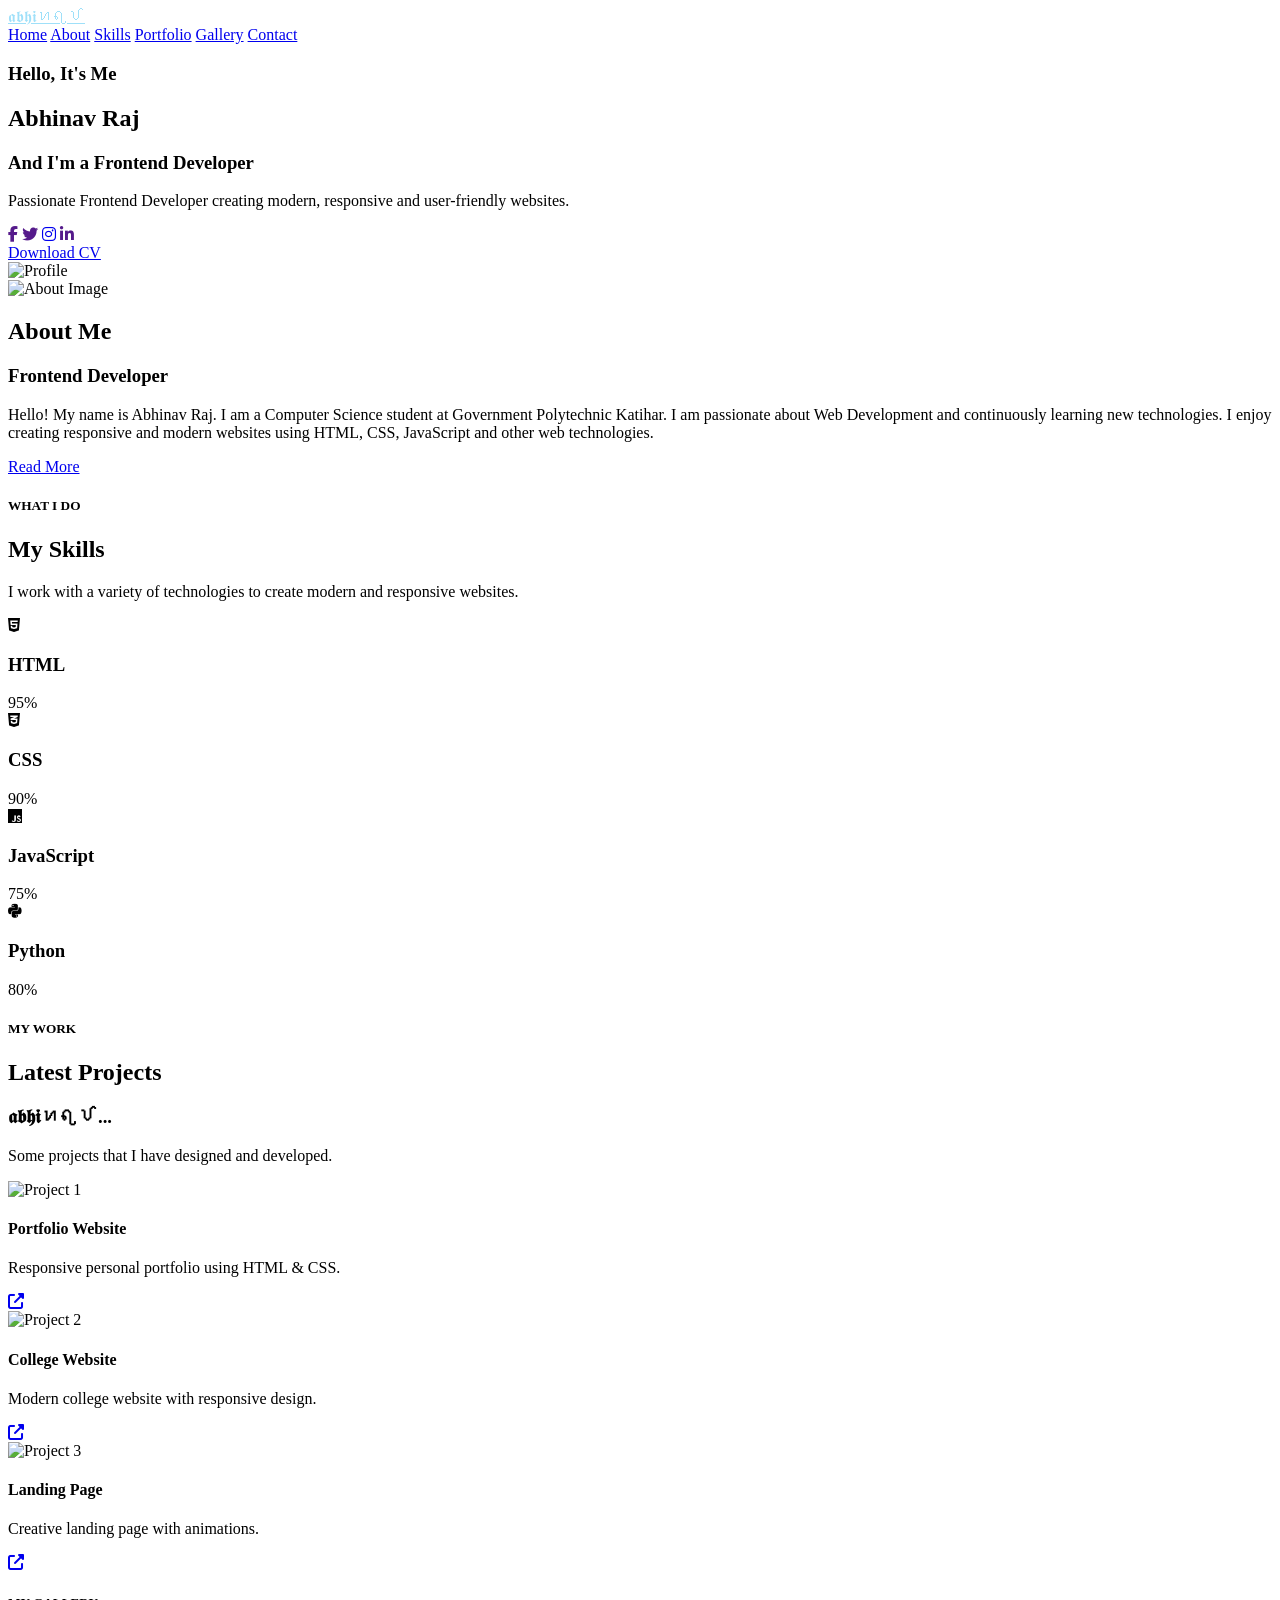
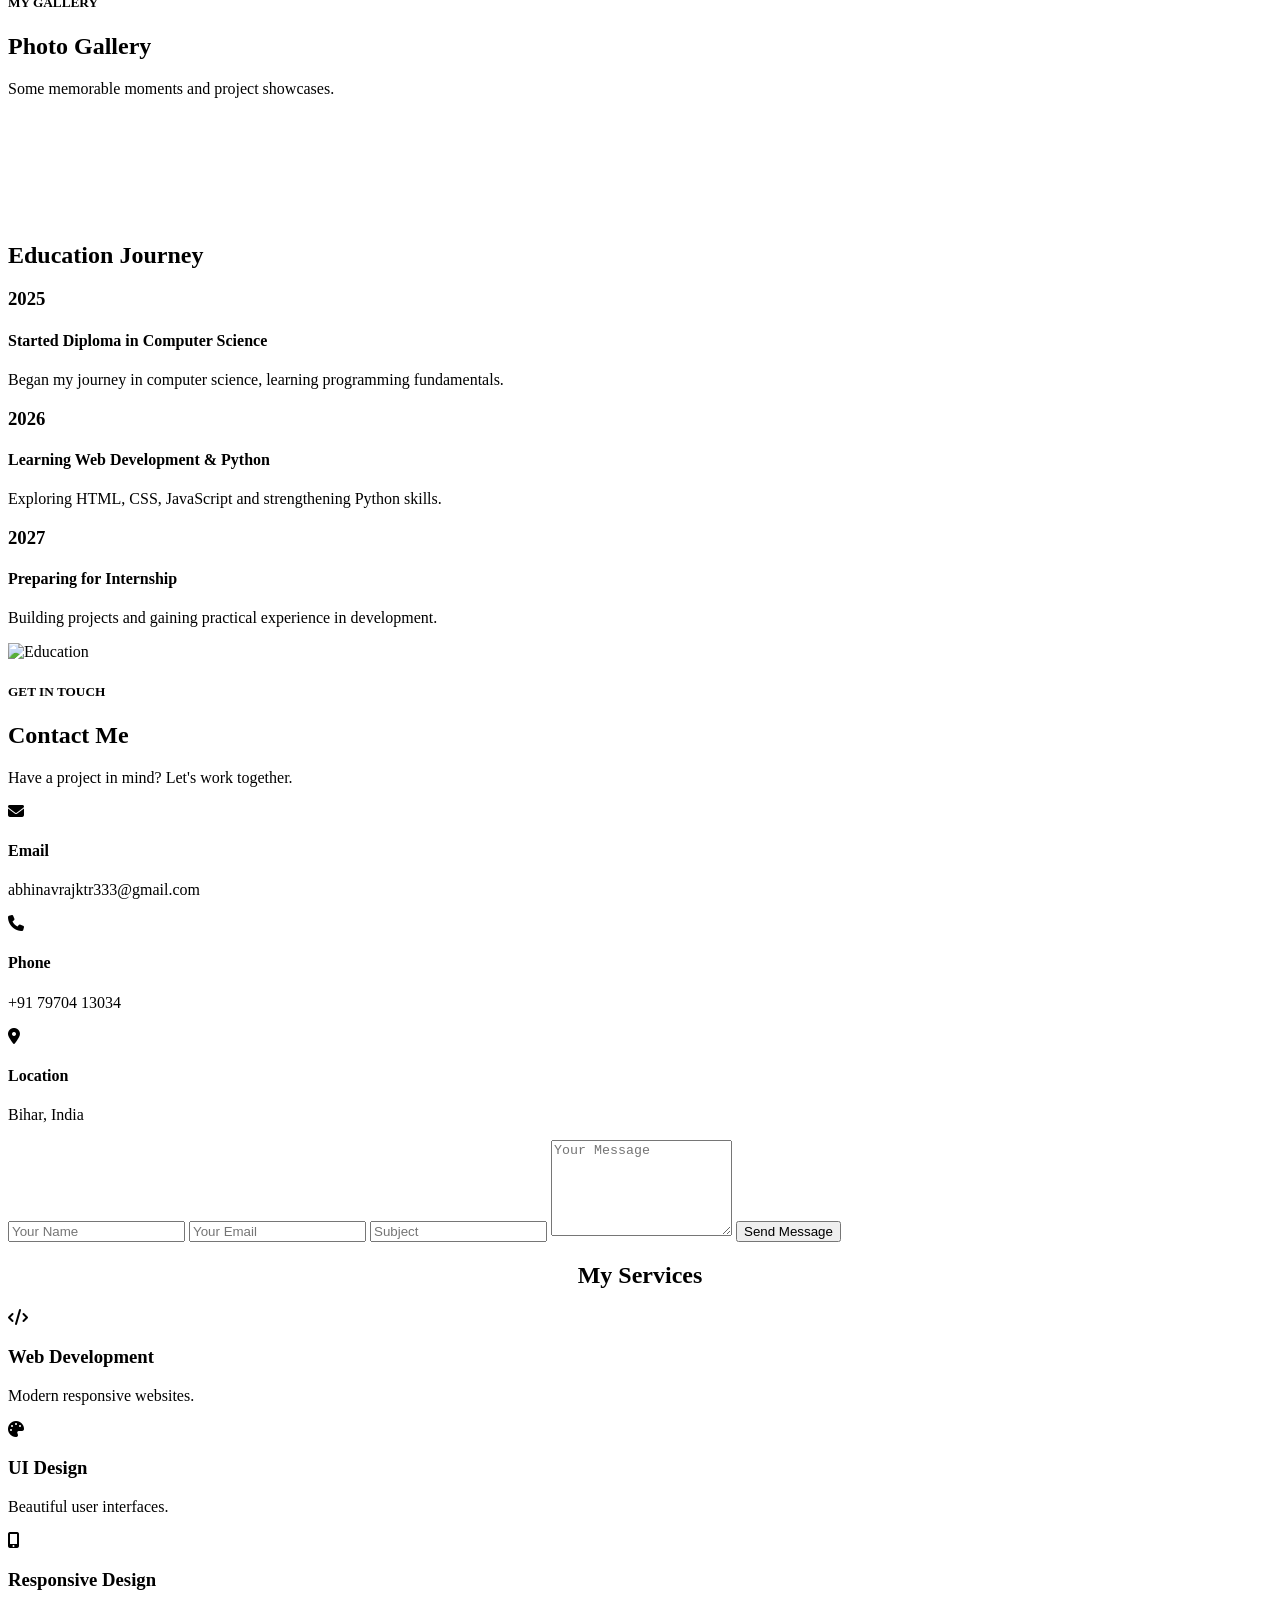
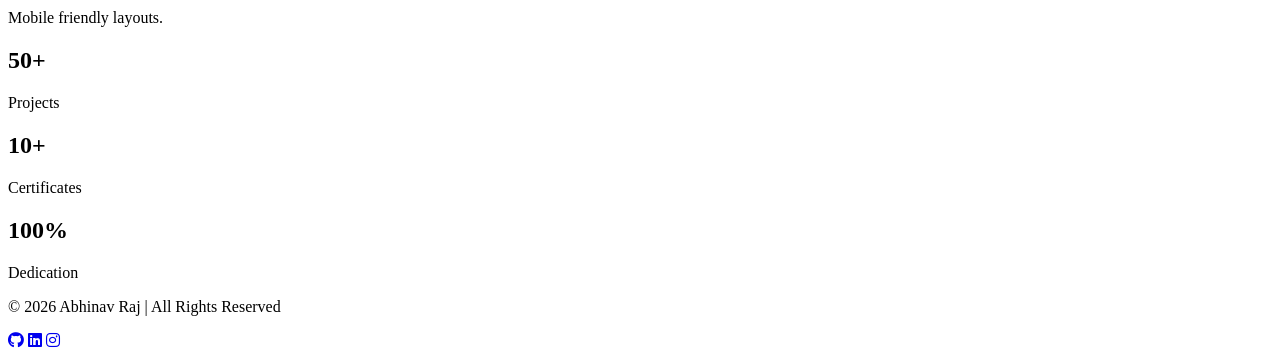
==== index.html @ 887b5119 "Add Google site verification meta tag Added Google site verification meta tag for SEO." ====
<!DOCTYPE html>
<html>
<head>

<title>Abhinav Portfolio</title>
    <meta name="google-site-verification" content="PD13XLXRgzcGswxZixp8ZkLIG_3ONEP5kArrCK50cFk" />

<link rel="preconnect" href="https://fonts.googleapis.com">
<link href="https://fonts.googleapis.com/css2?family=Poppins:wght@300;400;500;600;700&display=swap" rel="stylesheet">

<link rel="stylesheet"
href="https://cdnjs.cloudflare.com/ajax/libs/font-awesome/6.6.0/css/all.min.css">

<link rel="stylesheet" href="style.css">
</head>

<body>

<header class="header">

    <a href="#" class="logo" style="color:rgb(159, 224, 249);">𝖆𝖇𝖍𝖎ꪀꪖꪜ</a>

    <nav class="navbar">
        <a href="#home" class="active">Home</a>
        <a href="#about">About</a>
        <a href="#skills">Skills</a>
        <a href="#portfolio">Portfolio</a>
        <a href="#gallery">Gallery</a>
        <a href="#contact">Contact</a>
    </nav>

</header>

<section class="home">

    <div class="home-content">

        <h3>Hello, It's Me</h3>

        <h1>Abhinav Raj</h1>

        <h3>And I'm a <span>Frontend Developer</span></h3>

        <p>
            Passionate Frontend Developer creating modern,
            responsive and user-friendly websites.
        </p>

        <div class="social-media">

            <a href="" target="_blank"><i class="fab fa-facebook-f"></i></a>

            <a href="" target="_blank"><i class="fab fa-twitter"></i></a>

            <a href="https://www.instagram.com/abhinavp.o?igsh=MTg2eTZsbGhnbm9rNQ==" target="_blank"><i class="fab fa-instagram"></i></a>

            <a href="" target="_blank"><i class="fab fa-linkedin-in"></i></a>

        </div>

        <a href="#" class="btn">Download CV</a>

    </div>

    <div class="home-img">

        <div class="hexagon">

            <img src="abhinavphoto.png" alt="Profile" style="width: 100%; height: 100%; object-fit: cover;" >

        </div>

    </div>

</section>
<section class="about" id="about">

    <div class="about-img">
        <img src="abhinavghibli.jpeg" alt="About Image">
    </div>

    <div class="about-content">

        <h2 class="heading">About <span>Me</span></h2>

        <h3>Frontend Developer</h3>

        <p>
            Hello! My name is Abhinav Raj. I am a Computer Science student
            at Government Polytechnic Katihar. I am passionate about Web
            Development and continuously learning new technologies.
            I enjoy creating responsive and modern websites using
            HTML, CSS, JavaScript and other web technologies.
        </p>

        <a href="#" class="btn">Read More</a>

    </div>

</section>
<section class="skills" id="skills">

    <div class="skills-heading">
        <h5>WHAT I DO</h5>
        <h2>My <span>Skills</span></h2>

        <p>
            I work with a variety of technologies to create
            modern and responsive websites.
        </p>
    </div>

    <div class="skills-container">

        <!-- HTML -->
        <div class="skill-card">
            <div class="skill-top">
                <i class="fab fa-html5"></i>
                <h3>HTML</h3>

                <div class="percent-circle">
                    <span>95%</span>
                </div>
            </div>

            <div class="progress-bar">
                <div class="progress html"></div>
            </div>
        </div>

        <!-- CSS -->
        <div class="skill-card">
            <div class="skill-top">
                <i class="fab fa-css3-alt"></i>
                <h3>CSS</h3>

                <div class="percent-circle">
                    <span>90%</span>
                </div>
            </div>

            <div class="progress-bar">
                <div class="progress css"></div>
            </div>
        </div>

        <!-- JavaScript -->
        <div class="skill-card">
            <div class="skill-top">
                <i class="fab fa-js"></i>
                <h3>JavaScript</h3>

                <div class="percent-circle">
                    <span>75%</span>
                </div>
            </div>

            <div class="progress-bar">
                <div class="progress js"></div>
            </div>
        </div>

        <!-- Python -->
        <div class="skill-card">
            <div class="skill-top">
                <i class="fab fa-python"></i>
                <h3>Python</h3>

                <div class="percent-circle">
                    <span>80%</span>
                </div>
            </div>

            <div class="progress-bar">
                <div class="progress python"></div>
            </div>
        </div>

    </div>

</section>
<section class="portfolio" id="portfolio">

    <!-- <div class="portfolio-heading">
        <h5>MY WORK</h5>
        <h2>Latest <span>Projects</span></h2>
        <p>Some projects that I have designed and developed.</p>
    </div> -->
    <div class="portfolio-heading">
    <h5>MY WORK</h5>

    <h2>Latest <span>Projects</span></h2>

    <h3 class="portfolio-name">𝖆𝖇𝖍𝖎ꪀꪖꪜ...</h3>

    <p>Some projects that I have designed and developed.</p>
</div>

    <div class="portfolio-container">

        <div class="portfolio-box">
            <img src="gpk1.jpeg" alt="Project 1">

            <div class="portfolio-layer">
                <h4>Portfolio Website</h4>
                <p>Responsive personal portfolio using HTML & CSS.</p>
                <a href="#"><i class="fas fa-external-link-alt"></i></a>
            </div>
        </div>

        <div class="portfolio-box">
            <img src="gpk3.jpeg" alt="Project 2">

            <div class="portfolio-layer">
                <h4>College Website</h4>
                <p>Modern college website with responsive design.</p>
                <a href="indax.html" target="_blank"><i class="fas fa-external-link-alt"></i></a>
            </div>
        </div>

        <div class="portfolio-box">
            <img src="gpk2.jpeg" alt="Project 3">

            <div class="portfolio-layer">
                <h4>Landing Page</h4>
                <p>Creative landing page with animations.</p>
                <a href="#"><i class="fas fa-external-link-alt"></i></a>
            </div>
        </div>

    </div>

</section>
<section class="gallery" id="gallery">

    <div class="gallery-heading">
        <h5>MY GALLERY</h5>
        <h2>Photo <span>Gallery</span></h2>
        <p>Some memorable moments and project showcases.</p>
    </div>

    <div class="gallery-container">

        <div class="gallery-box">
            <img src="team1.jpeg" alt="">
        </div>

        <div class="gallery-box">
            <img src="park1.jpeg" alt="">
        </div>

        <div class="gallery-box">
            <img src="team2.jpeg" alt="">
        </div>

        <div class="gallery-box">
            <img src="labteam.jpeg" alt="">
        </div>

        <div class="gallery-box">
            <img src="3rdsemgarden.jpeg" alt="">
        </div>

        <div class="gallery-box">
            <img src="park2.jpeg" alt="">
        </div>

    </div>

</section>

<section class="education" id="education">

    <h2 class="education-title">
        Education <span>Journey</span>
    </h2>

    <div class="education-container">

        <!-- Left Side Timeline -->

        <div class="education-content">

            <div class="edu-box">
                <h3>2025</h3>
                <h4>Started Diploma in Computer Science</h4>
                <p>
                    Began my journey in computer science,
                    learning programming fundamentals.
                </p>
            </div>

            <div class="edu-box">
                <h3>2026</h3>
                <h4>Learning Web Development & Python</h4>
                <p>
                    Exploring HTML, CSS, JavaScript and
                    strengthening Python skills.
                </p>
            </div>

            <div class="edu-box">
                <h3>2027</h3>
                <h4>Preparing for Internship</h4>
                <p>
                    Building projects and gaining practical
                    experience in development.
                </p>
            </div>

        </div>

        <!-- Right Side Image -->

        <div class="education-image">
            <img src="educatiohnjourney.jpeg" alt="Education">
        </div>

    </div>

</section>
<section class="contact" id="contact">

    <div class="contact-heading">
        <h5>GET IN TOUCH</h5>
        <h2>Contact <span>Me</span></h2>
        <p>Have a project in mind? Let's work together.</p>
    </div>

    <div class="contact-container">

        <div class="contact-info">

            <div class="info-box">
                <i class="fas fa-envelope"></i>
                <div>
                    <h4>Email</h4>
                    <p>abhinavrajktr333@gmail.com</p>
                </div>
            </div>

            <div class="info-box">
                <i class="fas fa-phone"></i>
                <div>
                    <h4>Phone</h4>
                    <p>+91 79704 13034</p>
                </div>
            </div>

            <div class="info-box">
                <i class="fas fa-location-dot"></i>
                <div>
                    <h4>Location</h4>
                    <p>Bihar, India</p>
                </div>
            </div>

        </div>

        <form class="contact-form" action="https://formsubmit.co/abhinavrajktr333@gmail.com" method="GET" target="_blank">

            <input type="text" placeholder="Your Name" required>

            <input type="email" placeholder="Your Email" required>

            <input type="text" placeholder="Subject">

            <textarea rows="6" placeholder="Your Message"></textarea>

            <button type="submit">Send Message</button>

        </form>

    </div>

</section>
<section class="services" id="services">

<h2 class="heading" style="text-align:center;">My <span>Services</span></h2>

<div class="services-container">

<div class="service-box">
<i class="fas fa-code"></i>
<h3>Web Development</h3>
<p>Modern responsive websites.</p>
</div>

<div class="service-box">
<i class="fas fa-palette"></i>
<h3>UI Design</h3>
<p>Beautiful user interfaces.</p>
</div>

<div class="service-box">
<i class="fas fa-mobile-alt"></i>
<h3>Responsive Design</h3>
<p>Mobile friendly layouts.</p>
</div>

</div>

</section>
<section class="stats">

<div class="stat-box">
<h2>50+</h2>
<p>Projects</p>
</div>

<div class="stat-box">
<h2>10+</h2>
<p>Certificates</p>
</div>

<div class="stat-box">
<h2>100%</h2>
<p>Dedication</p>
</div>

</section>

<footer class="footer">

<p>©️ 2026 Abhinav Raj | All Rights Reserved</p>

<div class="footer-icons">
<a href="#"><i class="fab fa-github"></i></a>
<a href="#"><i class="fab fa-linkedin"></i></a>
<a href="#"><i class="fab fa-instagram"></i></a>
</div>

</footer>
<button id="topBtn" class="top-btn">
    <i class="fas fa-arrow-up"></i>
</button>
<script>

const topBtn = document.getElementById("topBtn");

window.addEventListener("scroll", () => {

    if(window.pageYOffset > 300){
        topBtn.style.display = "flex";
    }else{
        topBtn.style.display = "none";
    }

});

topBtn.addEventListener("click", () => {

    window.scrollTo({
        top: 0,
        behavior: "smooth"
    });

});

</script>

</body>
</html>
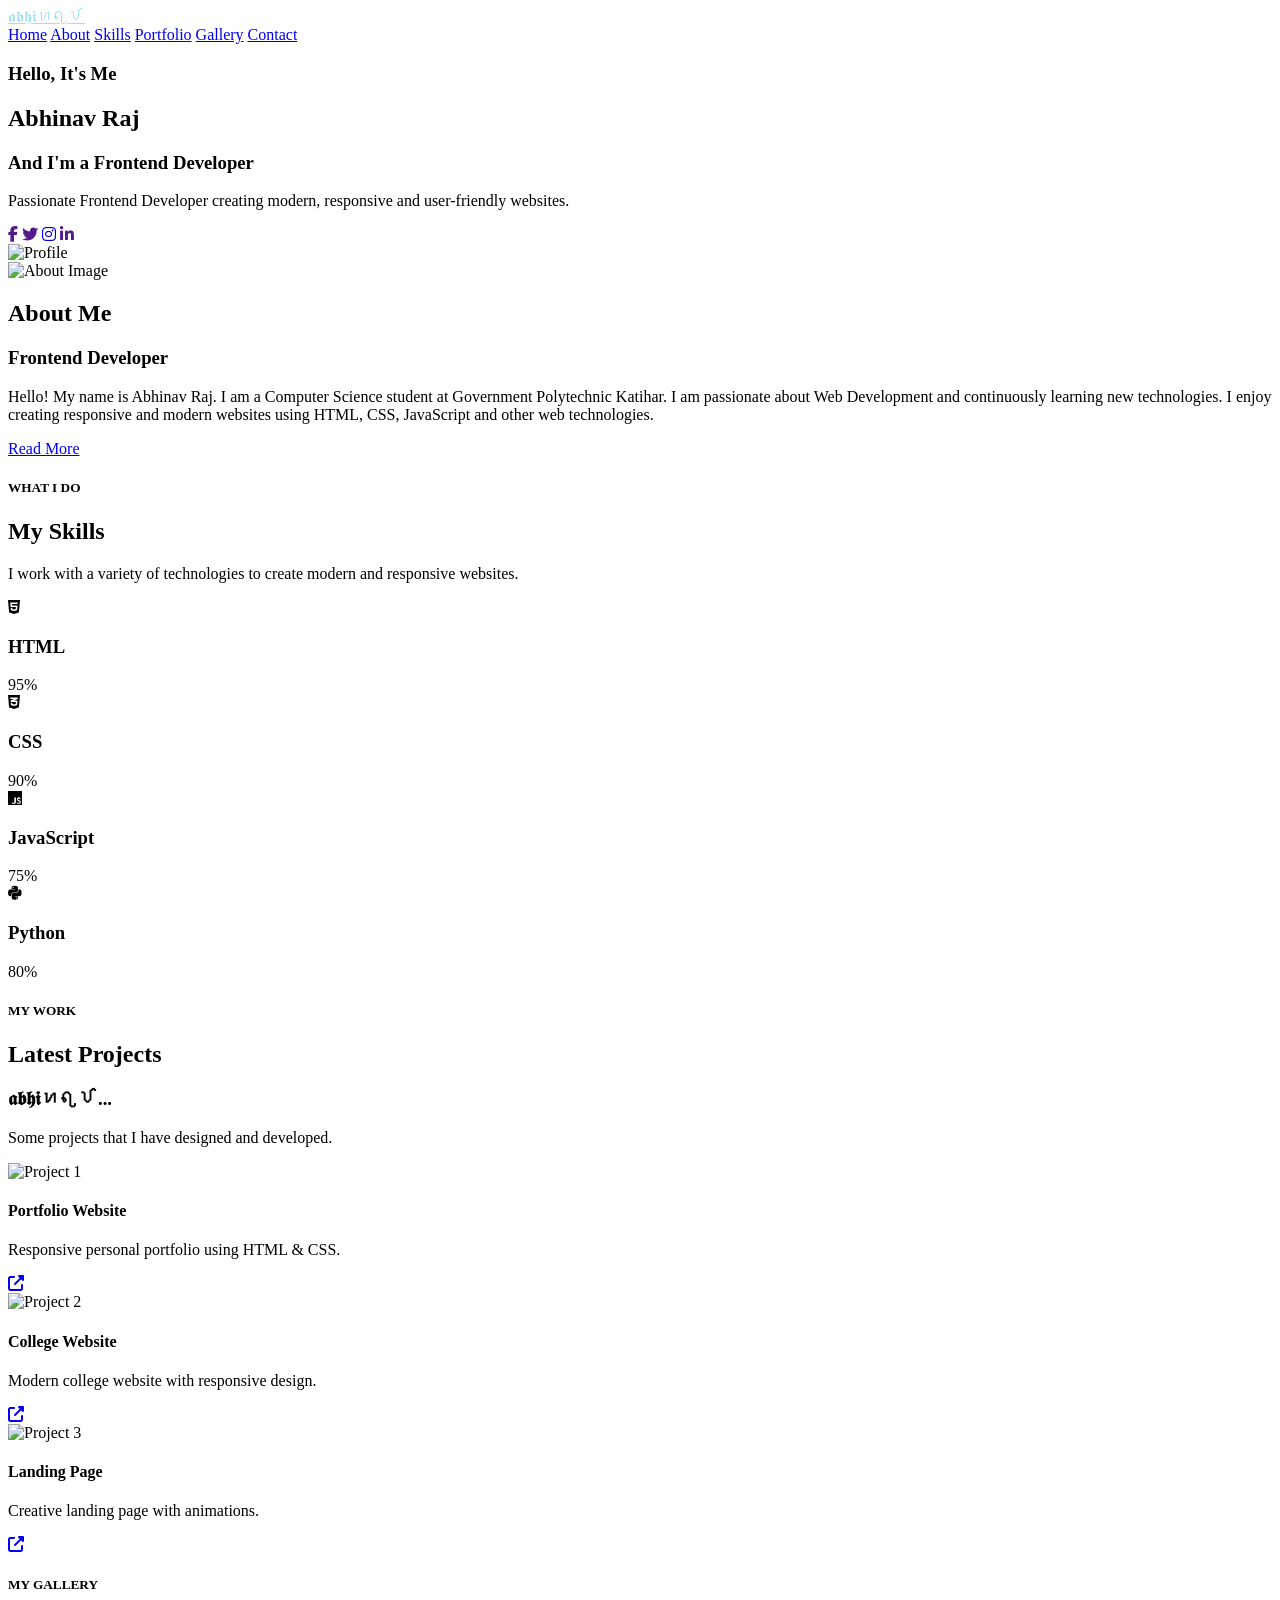
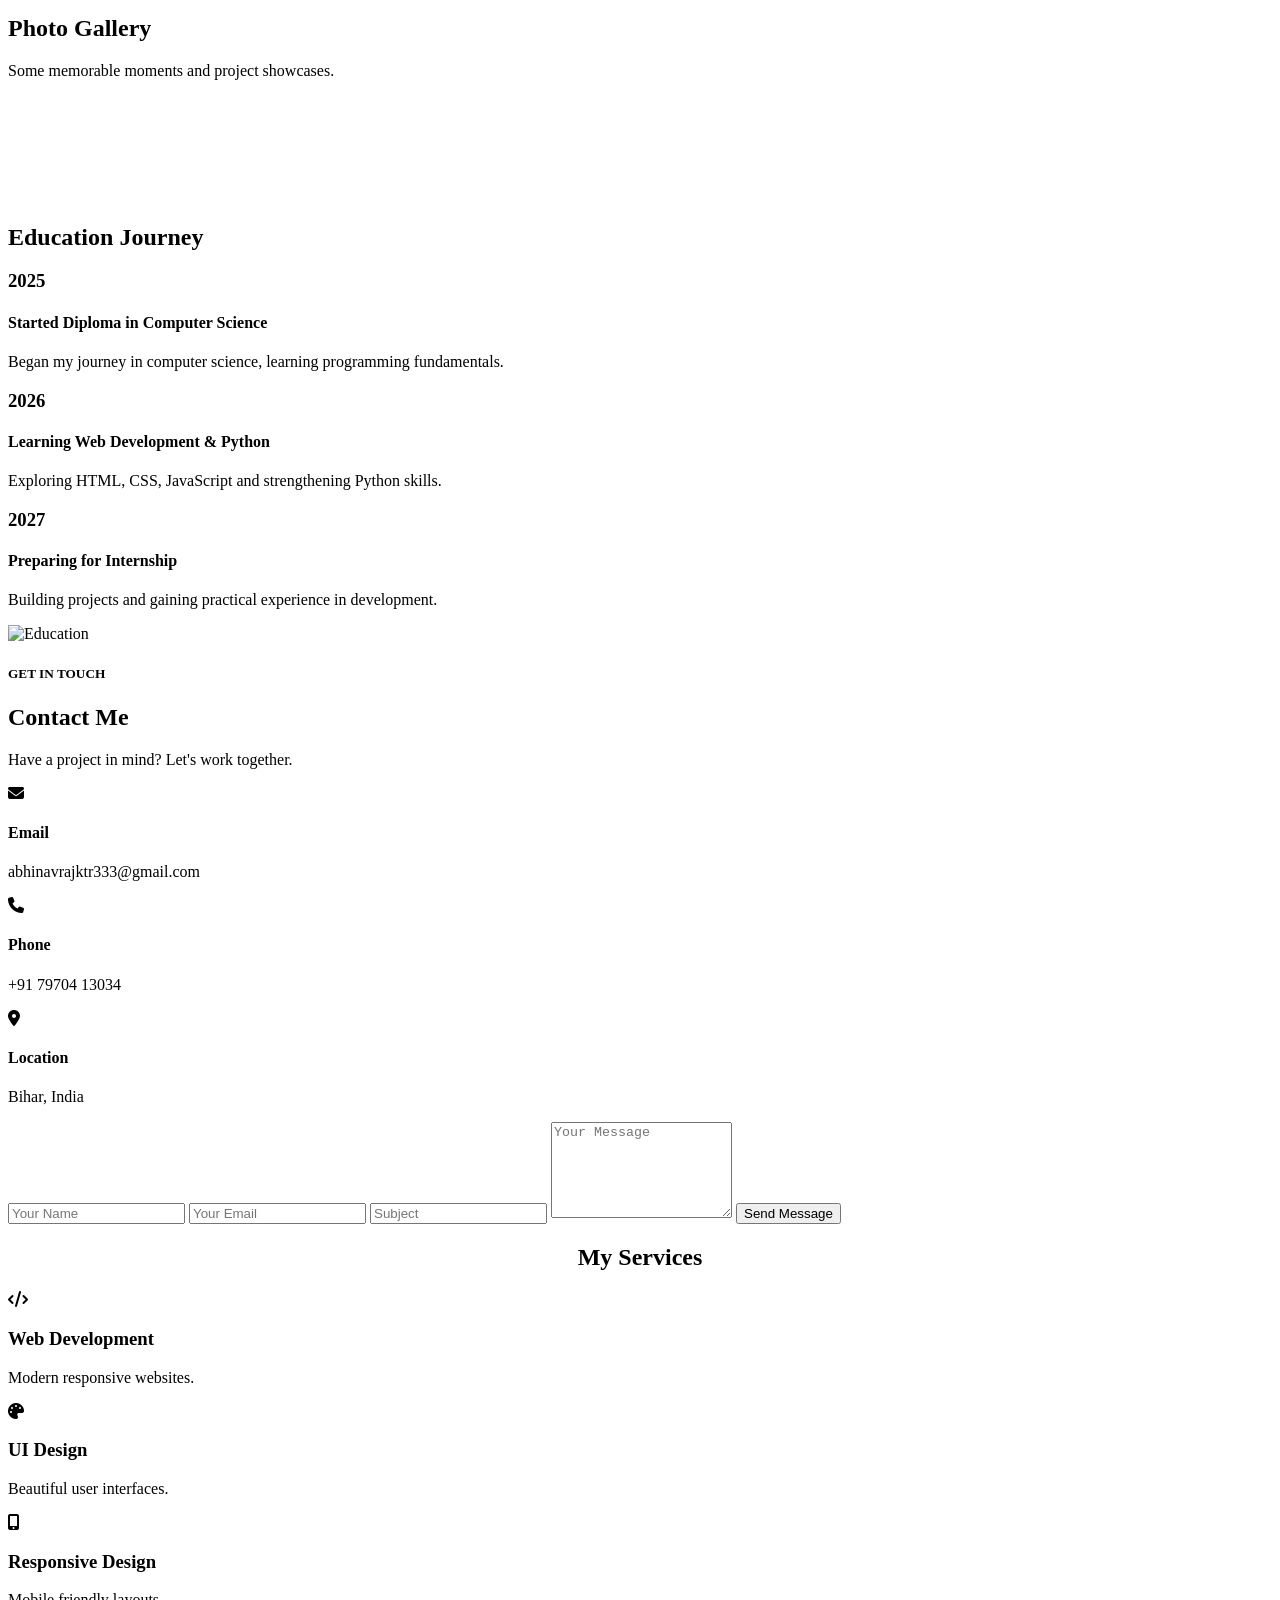
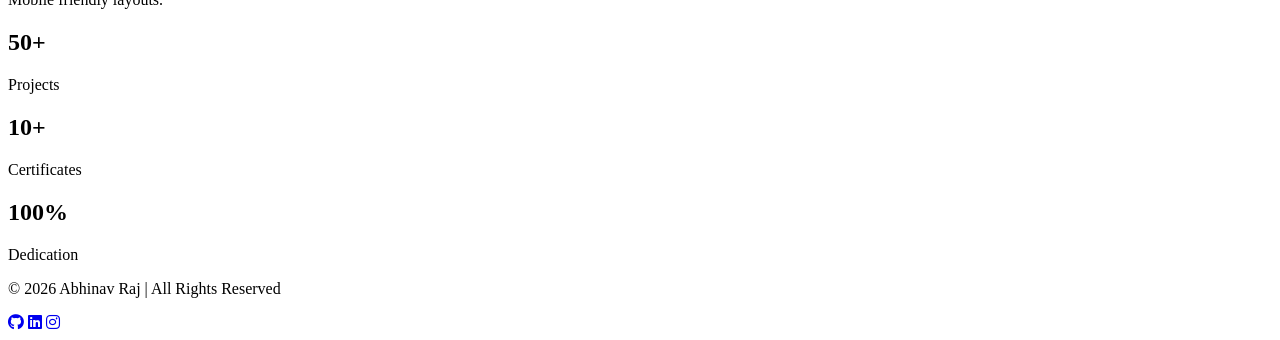
==== commit b8e0fd74: "Add files via upload" ====
--- a/index.html
+++ b/index.html
@@ -3,7 +3,6 @@
 <head>
 
 <title>Abhinav Portfolio</title>
-    <meta name="google-site-verification" content="PD13XLXRgzcGswxZixp8ZkLIG_3ONEP5kArrCK50cFk" />
 
 <link rel="preconnect" href="https://fonts.googleapis.com">
 <link href="https://fonts.googleapis.com/css2?family=Poppins:wght@300;400;500;600;700&display=swap" rel="stylesheet">
@@ -48,17 +47,17 @@
 
         <div class="social-media">
 
-            <a href="" target="_blank"><i class="fab fa-facebook-f"></i></a>
-
-            <a href="" target="_blank"><i class="fab fa-twitter"></i></a>
-
-            <a href="https://www.instagram.com/abhinavp.o?igsh=MTg2eTZsbGhnbm9rNQ==" target="_blank"><i class="fab fa-instagram"></i></a>
-
-            <a href="" target="_blank"><i class="fab fa-linkedin-in"></i></a>
-
-        </div>
-
-        <a href="#" class="btn">Download CV</a>
+            <a href="" target="_blank" data-link="facebook"><i class="fab fa-facebook-f"></i></a>
+
+            <a href="" target="_blank" data-link="twitter"><i class="fab fa-twitter"></i></a>
+
+            <a href="https://www.instagram.com/abhinavp.o?igsh=MTg2eTZsbGhnbm9rNQ==" target="_blank" data-link="instagram"><i class="fab fa-instagram"></i></a>
+
+            <a href="" target="_blank" data-link="linkedin"><i class="fab fa-linkedin-in"></i></a>
+
+        </div>
+
+        <a href="#" class="btn" id="cvBtn" style="display:none">Download CV</a>
 
     </div>
 
@@ -110,7 +109,7 @@
         </p>
     </div>
 
-    <div class="skills-container">
+    <div class="skills-container" id="skillsBox">
 
         <!-- HTML -->
         <div class="skill-card">
@@ -196,7 +195,7 @@
     <p>Some projects that I have designed and developed.</p>
 </div>
 
-    <div class="portfolio-container">
+    <div class="portfolio-container" id="projectsBox">
 
         <div class="portfolio-box">
             <img src="gpk1.jpeg" alt="Project 1">
@@ -239,7 +238,7 @@
         <p>Some memorable moments and project showcases.</p>
     </div>
 
-    <div class="gallery-container">
+    <div class="gallery-container" id="galleryBox">
 
         <div class="gallery-box">
             <img src="team1.jpeg" alt="">
@@ -279,7 +278,7 @@
 
         <!-- Left Side Timeline -->
 
-        <div class="education-content">
+        <div class="education-content" id="educationBox">
 
             <div class="edu-box">
                 <h3>2025</h3>
@@ -357,15 +356,15 @@
 
         </div>
 
-        <form class="contact-form" action="https://formsubmit.co/abhinavrajktr333@gmail.com" method="GET" target="_blank">
-
-            <input type="text" placeholder="Your Name" required>
-
-            <input type="email" placeholder="Your Email" required>
-
-            <input type="text" placeholder="Subject">
-
-            <textarea rows="6" placeholder="Your Message"></textarea>
+        <form class="contact-form" id="contactForm">
+
+            <input type="text" name="name" placeholder="Your Name" required>
+
+            <input type="email" name="email" placeholder="Your Email" required>
+
+            <input type="text" name="subject" placeholder="Subject">
+
+            <textarea name="message" rows="6" placeholder="Your Message" required></textarea>
 
             <button type="submit">Send Message</button>
 
@@ -401,7 +400,7 @@
 </div>
 
 </section>
-<section class="stats">
+<section class="stats" id="statsBox">
 
 <div class="stat-box">
 <h2>50+</h2>
@@ -425,9 +424,9 @@
 <p>©️ 2026 Abhinav Raj | All Rights Reserved</p>
 
 <div class="footer-icons">
-<a href="#"><i class="fab fa-github"></i></a>
-<a href="#"><i class="fab fa-linkedin"></i></a>
-<a href="#"><i class="fab fa-instagram"></i></a>
+<a href="#" data-link="github"><i class="fab fa-github"></i></a>
+<a href="#" data-link="linkedin"><i class="fab fa-linkedin"></i></a>
+<a href="#" data-link="instagram"><i class="fab fa-instagram"></i></a>
 </div>
 
 </footer>
@@ -459,5 +458,7 @@
 
 </script>
 
+<script type="module" src="site.js"></script>
+
 </body>
-</html>
+</html>
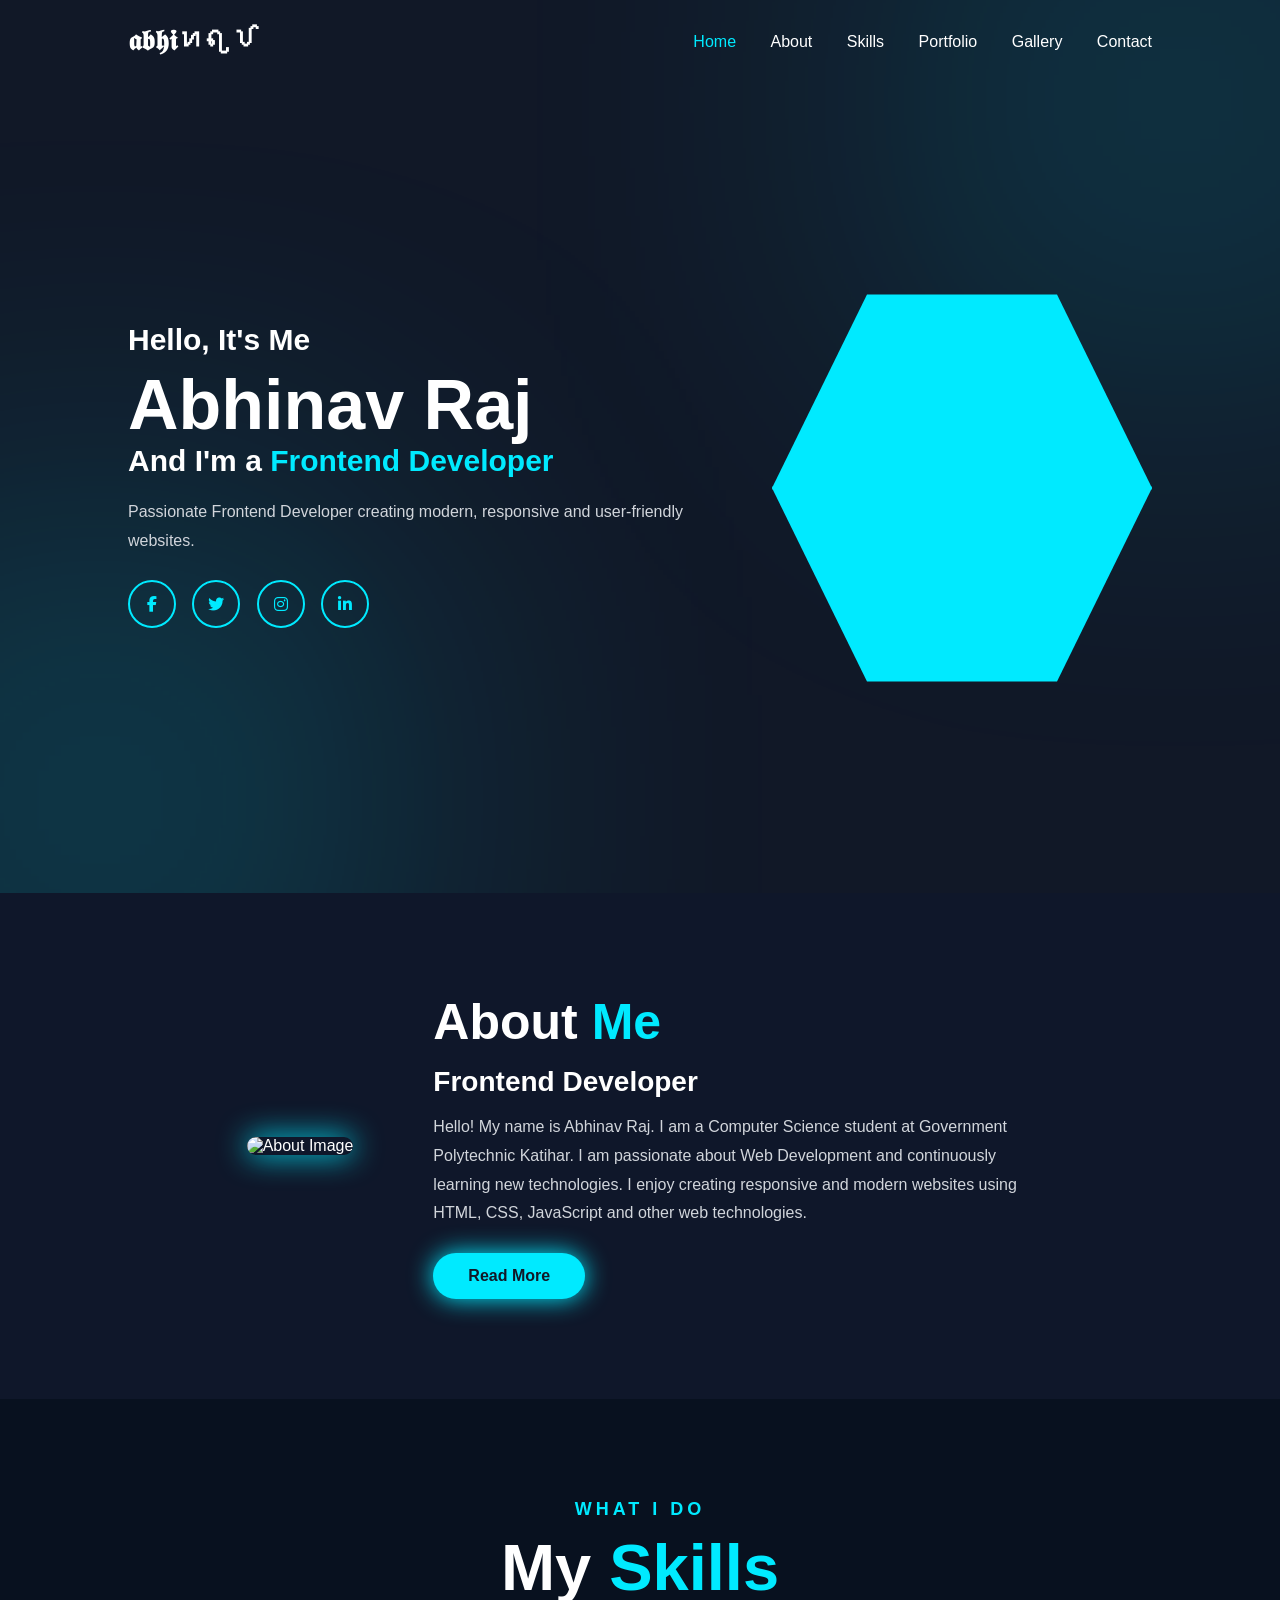
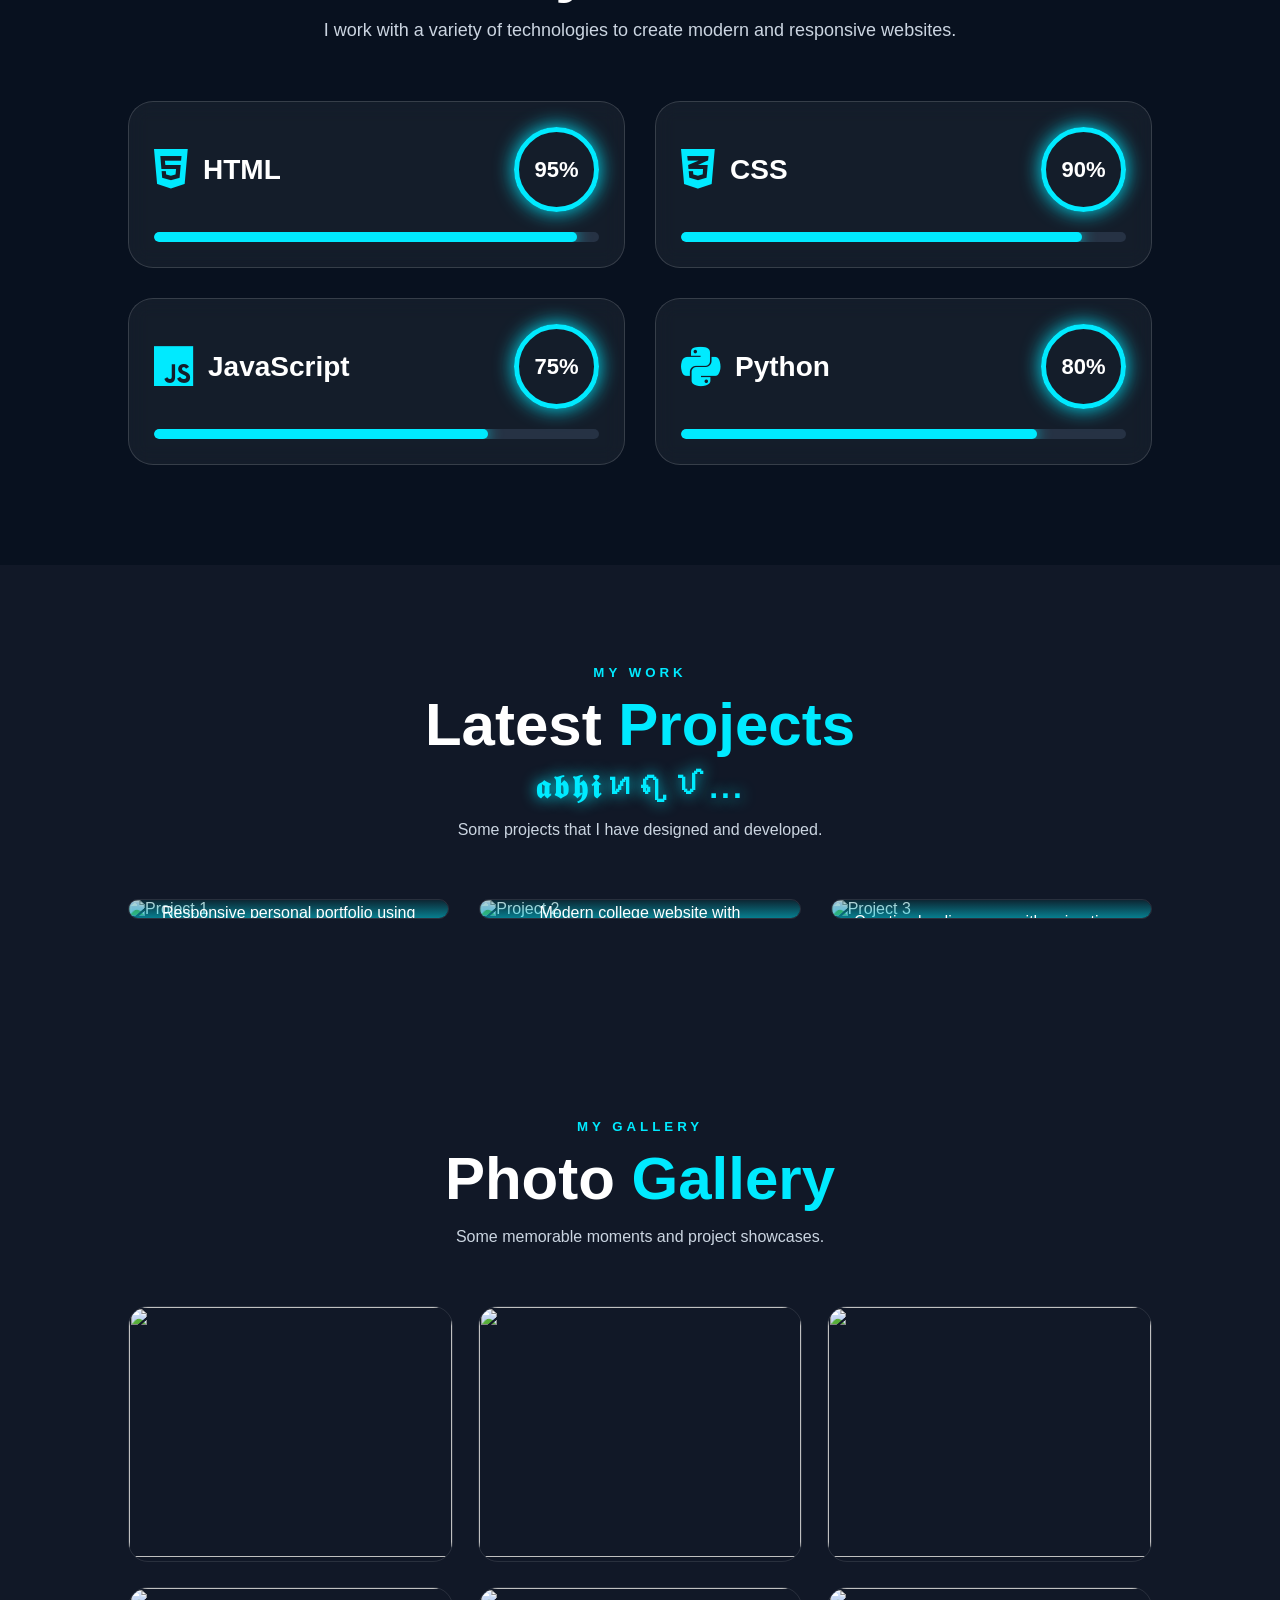
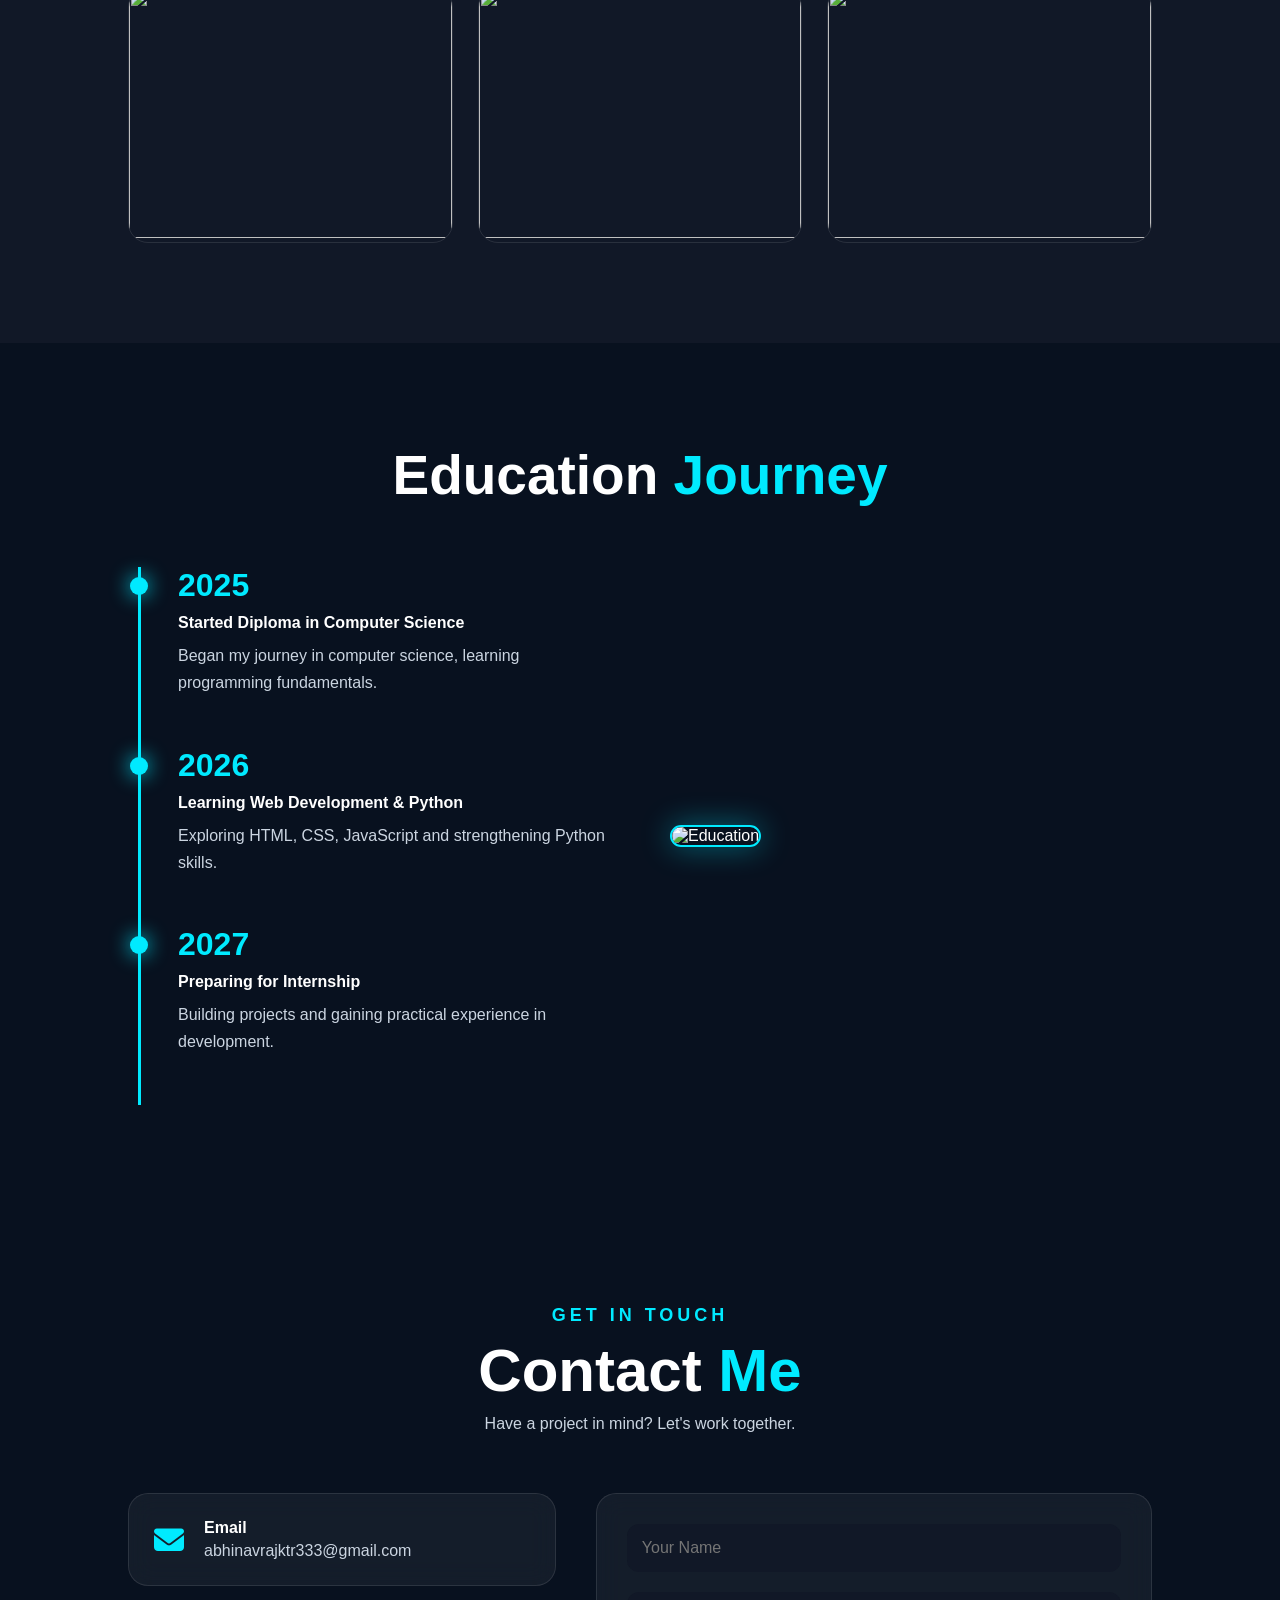
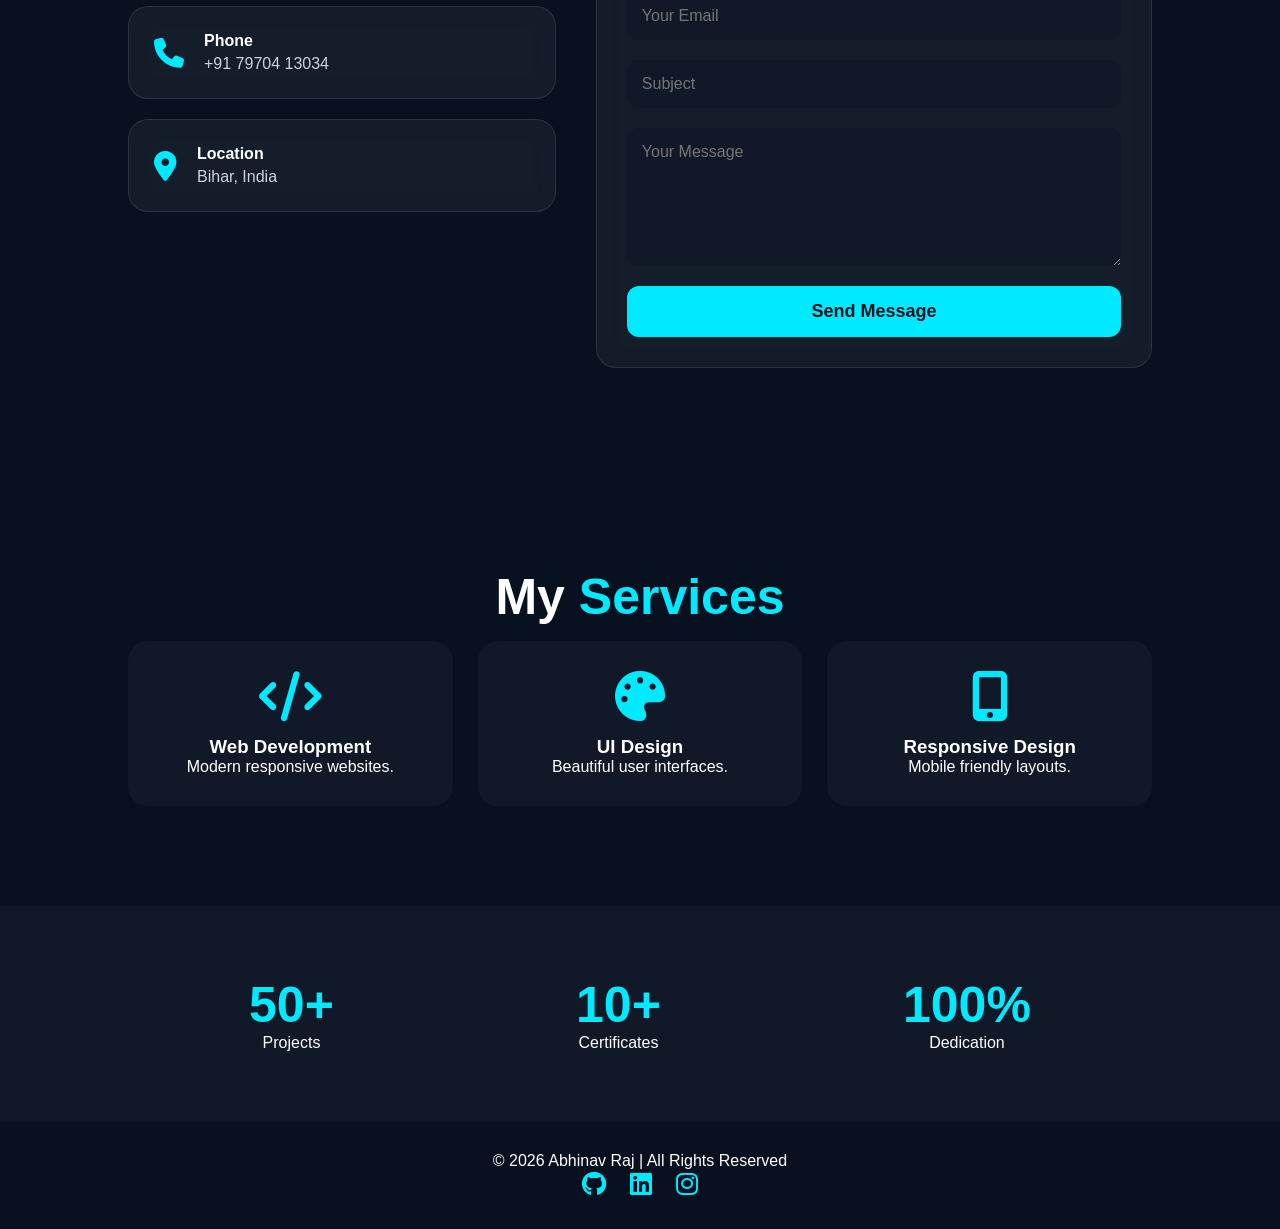
==== commit 53abf694: "Add files via upload" ====
--- a/index.html
+++ b/index.html
@@ -1,6 +1,8 @@
 <!DOCTYPE html>
 <html>
 <head>
+<meta charset="UTF-8">
+<meta name="viewport" content="width=device-width, initial-scale=1">
 
 <title>Abhinav Portfolio</title>
 
@@ -15,9 +17,10 @@
 
 <body>
 
+
 <header class="header">
 
-    <a href="#" class="logo" style="color:rgb(159, 224, 249);">𝖆𝖇𝖍𝖎ꪀꪖꪜ</a>
+    <a href="#" class="logo">𝖆𝖇𝖍𝖎ꪀꪖꪜ</a>
 
     <nav class="navbar">
         <a href="#home" class="active">Home</a>
--- a/style.css
+++ b/style.css
@@ -0,0 +1,960 @@
+*{
+    margin:0;
+    padding:0;
+    box-sizing:border-box;
+    font-family:'Poppins',sans-serif;
+}
+
+body{
+    background:#111827;
+    color:#fff;
+    overflow-x:hidden;
+}
+
+/* Background Glow */
+
+body::before{
+    content:'';
+    position:fixed;
+    width:500px;
+    height:500px;
+    background:#00eaff;
+    filter:blur(180px);
+    opacity:.25;
+    left:-150px;
+    bottom:-150px;
+    z-index:-1;
+}
+
+body::after{
+    content:'';
+    position:fixed;
+    width:500px;
+    height:500px;
+    background:#00eaff;
+    filter:blur(180px);
+    opacity:.20;
+    right:-150px;
+    top:-150px;
+    z-index:-1;
+}
+
+.header{
+    width:100%;
+    display:flex;
+    justify-content:space-between;
+    align-items:center;
+    padding:25px 10%;
+}
+
+.logo{
+    color:white;
+    font-size:28px;
+    font-weight:700;
+    text-decoration:none;
+}
+
+.navbar a{
+    color:white;
+    text-decoration:none;
+    margin-left:30px;
+    transition:.3s;
+}
+
+.navbar a:hover,
+.navbar a.active{
+    color:#00eaff;
+}
+
+.home{
+    min-height:90vh;
+    display:flex;
+    justify-content:space-between;
+    align-items:center;
+    padding:0 10%;
+    gap:50px;
+}
+
+.home-content{
+    max-width:600px;
+}
+
+.home-content h3{
+    font-size:30px;
+    margin-bottom:10px;
+}
+
+.home-content h1{
+    font-size:70px;
+    line-height:1.1;
+}
+
+.home-content span{
+    color:#00eaff;
+}
+
+.home-content p{
+    margin:20px 0;
+    color:#d1d5db;
+    line-height:1.8;
+}
+
+.social-media{
+    margin:25px 0;
+}
+
+.social-media a{
+    width:48px;
+    height:48px;
+    display:inline-flex;
+    align-items:center;
+    justify-content:center;
+    border:2px solid #00eaff;
+    border-radius:50%;
+    color:#00eaff;
+    margin-right:12px;
+    text-decoration:none;
+    transition:.4s;
+}
+
+.social-media a:hover{
+    background:#00eaff;
+    color:#111827;
+    box-shadow:0 0 20px #00eaff;
+}
+
+.btn{
+    display:inline-block;
+    padding:14px 35px;
+    background:#00eaff;
+    color:#111827;
+    border-radius:40px;
+    text-decoration:none;
+    font-weight:600;
+    box-shadow:0 0 25px #00eaff;
+}
+
+/* Hexagon */
+
+.hexagon{
+    width:380px;
+    height:430px;
+    background:#00eaff;
+    padding:8px;
+
+    clip-path:polygon(
+    25% 5%,
+    75% 5%,
+    100% 50%,
+    75% 95%,
+    25% 95%,
+    0% 50%
+    );
+
+    box-shadow:
+    0 0 20px #00eaff,
+    0 0 50px #00eaff,
+    0 0 80px #00eaff;
+}
+
+.hexagon img{
+    width:100%;
+    height:100%;
+    object-fit:cover;
+
+    clip-path:polygon(
+    25% 5%,
+    75% 5%,
+    100% 50%,
+    75% 95%,
+    25% 95%,
+    0% 50%
+    );
+}
+
+/* Tablet */
+
+@media(max-width:992px){
+
+    .home{
+        flex-direction:column-reverse;
+        text-align:center;
+        padding-top:40px;
+    }
+
+    .navbar{
+        display:none;
+    }
+
+    .home-content h1{
+        font-size:50px;
+    }
+
+    .hexagon{
+        width:300px;
+        height:340px;
+    }
+}
+
+/* Mobile */
+
+@media(max-width:600px){
+
+    .header{
+        padding:20px;
+    }
+
+    .home{
+        padding:20px;
+    }
+
+    .home-content h1{
+        font-size:38px;
+    }
+
+    .home-content h3{
+        font-size:22px;
+    }
+
+    .hexagon{
+        width:240px;
+        height:280px;
+    }
+
+    .social-media a{
+        width:42px;
+        height:42px;
+    }
+}
+
+/* ABOUT SECTION */
+
+.about{
+    display:flex;
+    justify-content:center;
+    align-items:center;
+    gap:5rem;
+    padding:100px 10%;
+    background:#0f172a;
+}
+
+.about-img img{
+    width:320px;
+    border-radius:20px;
+    box-shadow:0 0 30px #00eaff;
+}
+
+.about-content{
+    max-width:600px;
+}
+
+.heading{
+    font-size:50px;
+    margin-bottom:15px;
+}
+
+.heading span{
+    color:#00eaff;
+}
+
+.about-content h3{
+    font-size:28px;
+    margin-bottom:15px;
+}
+
+.about-content p{
+    color:#d1d5db;
+    line-height:1.8;
+    margin-bottom:25px;
+}
+
+/* Responsive */
+
+@media(max-width:992px){
+
+    .about{
+        flex-direction:column;
+        text-align:center;
+    }
+
+    .about-img img{
+        width:260px;
+    }
+
+    .heading{
+        font-size:40px;
+    }
+}
+
+/* SKILLS SECTION */
+
+.skills{
+    padding:100px 10%;
+    background:#08111f;
+}
+
+.skills-heading{
+    text-align:center;
+    margin-bottom:60px;
+}
+
+.skills-heading h5{
+    color:#00eaff;
+    font-size:18px;
+    letter-spacing:4px;
+    margin-bottom:10px;
+}
+
+.skills-heading h2{
+    font-size:65px;
+    font-weight:700;
+    color:#fff;
+}
+
+.skills-heading h2 span{
+    color:#00eaff;
+}
+
+.skills-heading p{
+    color:#cbd5e1;
+    margin-top:15px;
+    font-size:18px;
+}
+
+.skills-container{
+    display:grid;
+    grid-template-columns:repeat(2,1fr);
+    gap:30px;
+}
+
+.skill-card{
+    background:rgba(255,255,255,0.05);
+    border:1px solid rgba(255,255,255,0.15);
+    backdrop-filter:blur(10px);
+    border-radius:25px;
+    padding:25px;
+    transition:.4s;
+}
+
+.skill-card:hover{
+    transform:translateY(-8px);
+    box-shadow:0 0 25px rgba(0,234,255,.4);
+}
+
+.skill-top{
+    display:flex;
+    align-items:center;
+    gap:15px;
+    margin-bottom:20px;
+}
+
+.skill-top i{
+    font-size:45px;
+    color:#00eaff;
+}
+
+.skill-top h3{
+    flex:1;
+    color:white;
+    font-size:28px;
+}
+
+.percent-circle{
+    width:85px;
+    height:85px;
+    border-radius:50%;
+    border:5px solid #00eaff;
+    display:flex;
+    align-items:center;
+    justify-content:center;
+    color:white;
+    font-size:22px;
+    font-weight:700;
+    box-shadow:0 0 20px #00eaff;
+}
+
+.progress-bar{
+    width:100%;
+    height:10px;
+    background:#263244;
+    border-radius:30px;
+    overflow:hidden;
+}
+
+.progress{
+    height:100%;
+    background:#00eaff;
+    border-radius:30px;
+    box-shadow:0 0 15px #00eaff;
+}
+
+.html{
+    width:95%;
+}
+
+.css{
+    width:90%;
+}
+
+.js{
+    width:75%;
+}
+
+.python{
+    width:80%;
+}
+
+/* Mobile Responsive */
+
+@media(max-width:768px){
+
+    .skills-container{
+        grid-template-columns:1fr;
+    }
+
+    .skills-heading h2{
+        font-size:45px;
+    }
+
+    .skill-top h3{
+        font-size:22px;
+    }
+
+    .percent-circle{
+        width:70px;
+        height:70px;
+        font-size:18px;
+    }
+}
+
+.portfolio{
+    padding:100px 10%;
+    background:#111827;
+}
+
+.portfolio-heading{
+    text-align:center;
+    margin-bottom:60px;
+}
+
+.portfolio-heading h5{
+    color:#00eaff;
+    letter-spacing:4px;
+    margin-bottom:10px;
+}
+
+.portfolio-heading h2{
+    font-size:60px;
+    color:white;
+}
+
+.portfolio-heading span{
+    color:#00eaff;
+}
+
+.portfolio-heading p{
+    color:#cbd5e1;
+    margin-top:15px;
+}
+
+.portfolio-container{
+    display:grid;
+    grid-template-columns:repeat(auto-fit,minmax(300px,1fr));
+    gap:30px;
+}
+
+.portfolio-box{
+    position:relative;
+    overflow:hidden;
+    border-radius:20px;
+    border:1px solid rgba(255,255,255,.1);
+}
+
+.portfolio-box img{
+    width:100%;
+    height:250px;
+    object-fit:cover;
+    transition:.5s;
+}
+
+.portfolio-layer{
+    position:absolute;
+    left:0;
+    bottom:-100%;
+    width:100%;
+    height:100%;
+    background:linear-gradient(
+    rgba(0,0,0,.2),
+    rgba(0,234,255,.9)
+    );
+
+    display:flex;
+    flex-direction:column;
+    justify-content:center;
+    align-items:center;
+    text-align:center;
+    padding:20px;
+    transition:.5s;
+}
+
+.portfolio-box:hover .portfolio-layer{
+    bottom:0;
+}
+
+.portfolio-box:hover img{
+    transform:scale(1.1);
+}
+
+.portfolio-layer h4{
+    font-size:28px;
+    color:white;
+}
+
+.portfolio-layer p{
+    color:white;
+    margin:15px 0;
+}
+
+.portfolio-layer a{
+    width:50px;
+    height:50px;
+    background:white;
+    color:#00bcd4;
+    border-radius:50%;
+    display:flex;
+    align-items:center;
+    justify-content:center;
+    text-decoration:none;
+    font-size:20px;
+}
+
+@media(max-width:768px){
+
+    .portfolio-heading h2{
+        font-size:42px;
+    }
+
+}
+.portfolio-name{
+    font-size:32px;
+    margin-top:10px;
+    color:#00eaff;
+    letter-spacing:3px;
+    text-shadow:0 0 15px #00eaff;
+}
+
+.contact{
+    padding:100px 10%;
+    background:#08111f;
+}
+
+.contact-heading{
+    text-align:center;
+    margin-bottom:60px;
+}
+
+.contact-heading h5{
+    color:#00eaff;
+    letter-spacing:4px;
+    font-size:18px;
+}
+
+.contact-heading h2{
+    color:#fff;
+    font-size:60px;
+    margin:10px 0;
+}
+
+.contact-heading span{
+    color:#00eaff;
+}
+
+.contact-heading p{
+    color:#cbd5e1;
+}
+
+.contact-container{
+    display:grid;
+    grid-template-columns:1fr 1.3fr;
+    gap:40px;
+}
+
+.contact-info{
+    display:flex;
+    flex-direction:column;
+    gap:20px;
+}
+
+.info-box{
+    display:flex;
+    align-items:center;
+    gap:20px;
+    padding:25px;
+    border-radius:20px;
+    background:rgba(255,255,255,0.05);
+    backdrop-filter:blur(12px);
+    border:1px solid rgba(255,255,255,0.1);
+}
+
+.info-box i{
+    font-size:30px;
+    color:#00eaff;
+}
+
+.info-box h4{
+    color:white;
+    margin-bottom:5px;
+}
+
+.info-box p{
+    color:#cbd5e1;
+}
+
+.contact-form{
+    display:flex;
+    flex-direction:column;
+    gap:20px;
+    padding:30px;
+    border-radius:20px;
+    background:rgba(255,255,255,0.05);
+    backdrop-filter:blur(12px);
+    border:1px solid rgba(255,255,255,0.1);
+}
+
+.contact-form input,
+.contact-form textarea{
+    width:100%;
+    padding:15px;
+    border:none;
+    outline:none;
+    border-radius:12px;
+    background:#111827;
+    color:white;
+    font-size:16px;
+}
+
+.contact-form button{
+    padding:15px;
+    border:none;
+    border-radius:12px;
+    background:#00eaff;
+    color:#08111f;
+    font-size:18px;
+    font-weight:700;
+    cursor:pointer;
+    transition:.3s;
+}
+
+.contact-form button:hover{
+    transform:translateY(-3px);
+    box-shadow:0 0 20px #00eaff;
+}
+
+@media(max-width:768px){
+
+    .contact-container{
+        grid-template-columns:1fr;
+    }
+
+    .contact-heading h2{
+        font-size:42px;
+    }
+}
+html{
+    scroll-behavior:smooth;
+}
+.top-btn{
+    position:fixed;
+    bottom:25px;
+    right:25px;
+
+    width:60px;
+    height:60px;
+
+    border:none;
+    border-radius:50%;
+
+    background:#00eaff;
+    color:#08111f;
+
+    font-size:24px;
+    cursor:pointer;
+
+    display:none;
+
+    justify-content:center;
+    align-items:center;
+
+    box-shadow:0 0 20px #00eaff;
+
+    z-index:9999;
+
+    transition:0.3s;
+}
+
+.top-btn:hover{
+    transform:scale(1.1);
+    box-shadow:0 0 35px #00eaff;
+}
+
+.gallery{
+    padding:100px 10%;
+    background:#111827;
+}
+
+.gallery-heading{
+    text-align:center;
+    margin-bottom:60px;
+}
+
+.gallery-heading h5{
+    color:#00eaff;
+    letter-spacing:4px;
+    margin-bottom:10px;
+}
+
+.gallery-heading h2{
+    color:white;
+    font-size:60px;
+}
+
+.gallery-heading span{
+    color:#00eaff;
+}
+
+.gallery-heading p{
+    color:#cbd5e1;
+    margin-top:15px;
+}
+
+.gallery-container{
+    display:grid;
+    grid-template-columns:repeat(auto-fit,minmax(280px,1fr));
+    gap:25px;
+}
+
+.gallery-box{
+    overflow:hidden;
+    border-radius:20px;
+    border:1px solid rgba(255,255,255,.1);
+}
+
+.gallery-box img{
+    width:100%;
+    height:250px;
+    object-fit:cover;
+    transition:.5s;
+}
+
+.gallery-box:hover img{
+    transform:scale(1.1);
+}
+
+.gallery-box:hover{
+    box-shadow:0 0 25px rgba(0,234,255,.4);
+}
+
+@media(max-width:768px){
+
+    .gallery-heading h2{
+        font-size:42px;
+    }
+
+}
+
+.services{
+padding:100px 10%;
+background:#08111f;
+}
+
+.services-container{
+display:grid;
+grid-template-columns:repeat(auto-fit,minmax(250px,1fr));
+gap:25px;
+}
+
+.service-box{
+background:#111827;
+padding:30px;
+text-align:center;
+border-radius:20px;
+transition:.4s;
+}
+
+.service-box:hover{
+transform:translateY(-10px);
+box-shadow:0 0 20px #00eaff;
+}
+
+.service-box i{
+font-size:50px;
+color:#00eaff;
+margin-bottom:15px;
+}
+
+.stats{
+padding:70px 10%;
+display:flex;
+justify-content:space-around;
+flex-wrap:wrap;
+background:#111827;
+}
+
+.stat-box{
+text-align:center;
+}
+
+.stat-box h2{
+font-size:50px;
+color:#00eaff;
+}
+
+.education{
+    padding:100px 10%;
+    background:#08111f;
+}
+
+.education-title{
+    text-align:center;
+    font-size:55px;
+    margin-bottom:60px;
+    color:white;
+}
+
+.education-title span{
+    color:#00eaff;
+}
+
+.education-container{
+    display:flex;
+    justify-content:space-between;
+    align-items:center;
+    gap:60px;
+}
+
+.education-content{
+    flex:1;
+    position:relative;
+}
+
+.education-content::before{
+    content:'';
+    position:absolute;
+    left:10px;
+    top:0;
+    width:3px;
+    height:100%;
+    background:#00eaff;
+}
+
+.edu-box{
+    position:relative;
+    padding-left:50px;
+    margin-bottom:50px;
+}
+
+.edu-box::before{
+    content:'';
+    position:absolute;
+    left:2px;
+    top:10px;
+    width:18px;
+    height:18px;
+    border-radius:50%;
+    background:#00eaff;
+    box-shadow:0 0 20px #00eaff;
+}
+
+.edu-box h3{
+    color:#00eaff;
+    font-size:32px;
+    margin-bottom:10px;
+}
+
+.edu-box h4{
+    color:white;
+    margin-bottom:10px;
+}
+
+.edu-box p{
+    color:#cbd5e1;
+    line-height:1.7;
+}
+
+.education-image{
+    flex:1;
+}
+
+.education-image img{
+    width:100%;
+    border-radius:25px;
+    border:2px solid #00eaff;
+    box-shadow:0 0 30px rgba(0,234,255,.4);
+    transition:.4s;
+}
+
+.education-image img:hover{
+    transform:scale(1.03);
+}
+
+@media(max-width:900px){
+
+    .education-container{
+        flex-direction:column;
+    }
+
+    .education-title{
+        font-size:40px;
+    }
+
+}
+
+.footer{
+padding:30px;
+text-align:center;
+background:#08111f;
+}
+
+.footer-icons a{
+color:#00eaff;
+font-size:25px;
+margin:0 10px;
+}
+
+.footer-icons a:hover{
+text-shadow:0 0 15px #00eaff;
+}
+/* ===== MOBILE FIXES ===== */
+img{max-width:100%}
+html,body{overflow-x:hidden}
+
+@media(max-width:992px){
+    .header{flex-wrap:wrap;justify-content:center;gap:12px;padding:16px 5%}
+    .navbar{display:flex;width:100%;overflow-x:auto;gap:22px;padding-bottom:4px;-webkit-overflow-scrolling:touch}
+    .navbar a{margin-left:0;white-space:nowrap}
+}
+
+@media(max-width:768px){
+    .about,.skills,.portfolio,.gallery,.contact,.services,.education{padding:70px 5%}
+    .portfolio-container,.gallery-container{grid-template-columns:1fr}
+    .info-box p{word-break:break-all}
+}
+
+@media(max-width:480px){
+    .about,.skills,.portfolio,.gallery,.contact,.services,.education{padding:55px 5%}
+    .heading,.skills-heading h2,.portfolio-heading h2,.gallery-heading h2,.contact-heading h2,.education-title{font-size:32px}
+    .skills-heading p{font-size:15px}
+    .skill-card{padding:18px}
+    .skill-top i{font-size:34px}
+    .skill-top h3{font-size:19px}
+    .stat-box h2{font-size:38px}
+    .stats{padding:50px 5%;gap:20px}
+    .portfolio-name{font-size:24px}
+    .footer{padding:24px 5%}
+}
+
+@media(hover:none){
+    .portfolio-layer{bottom:0;height:auto;padding:14px;background:linear-gradient(rgba(0,0,0,0),rgba(0,188,212,.95))}
+    .portfolio-layer p{margin:6px 0 10px;font-size:14px}
+    .portfolio-layer a{width:40px;height:40px;font-size:16px}
+}
